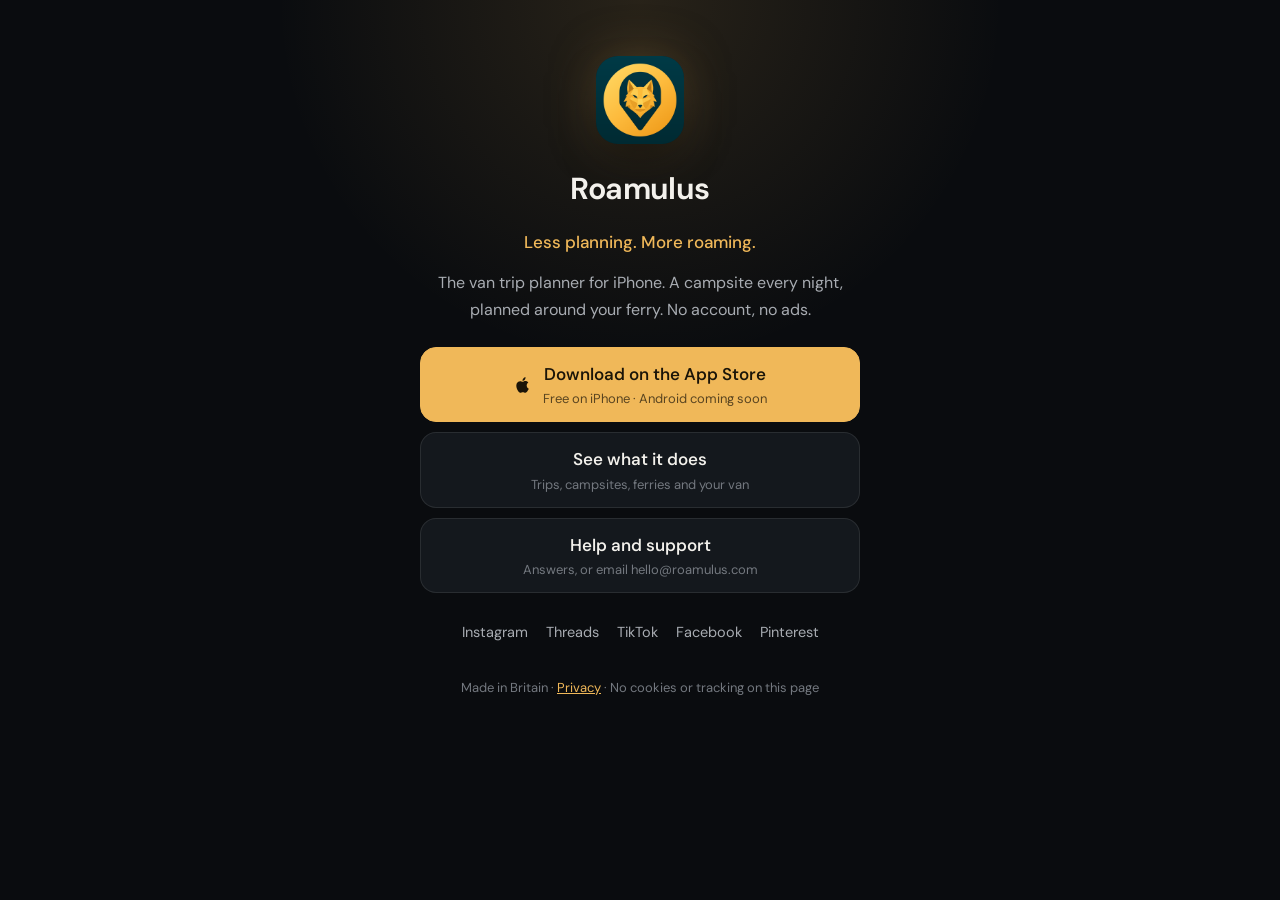
==== links/index.html @ b63002dc "Add social links to every page and a link-in-bio page at /links Co-Authored-By: Claude Opus 5.5 <nor" ====
<!doctype html>
<html lang="en-GB">
<head>
<meta charset="utf-8">
<meta name="viewport" content="width=device-width, initial-scale=1">
<title>Roamulus · Links</title>
<meta name="description" content="Roamulus, the van trip planner for iPhone. Download it, get help, or follow @RoamulusApp.">
<link rel="canonical" href="https://roamulus.com/links/">
<meta name="theme-color" content="#0a0c0f">
<meta property="og:type" content="website">
<meta property="og:title" content="Roamulus · Links">
<meta property="og:description" content="The van trip planner that finds a campsite for every night and works around your ferry.">
<meta property="og:url" content="https://roamulus.com/links/">
<meta property="og:image" content="https://roamulus.com/assets/og.jpg">
<link rel="icon" href="/assets/logo.svg" type="image/svg+xml">
<link rel="icon" href="/assets/favicon-32.png" sizes="32x32" type="image/png">
<link rel="apple-touch-icon" href="/assets/apple-touch-icon.png">
<link rel="stylesheet" href="/style.css">
<style>
.bio{min-height:100vh;display:grid;place-items:start center;padding:56px 20px 40px;background:radial-gradient(520px circle at 50% 0,rgba(240,184,89,.13),transparent 70%)}
.bio-inner{width:min(440px,100%);display:grid;gap:14px;text-align:center}
.bio-icon{justify-self:center;border-radius:22px;box-shadow:0 18px 44px -14px rgba(0,0,0,.8),0 0 56px -14px rgba(240,184,89,.5)}
.bio h1{font-size:1.9rem;letter-spacing:-.02em;font-weight:650;margin-top:6px}
.bio-tag{color:var(--gold);font-weight:500}
.bio-lead{color:var(--text-2);font-size:1rem;margin-bottom:10px}
.bio-list{list-style:none;margin:0;padding:0;display:grid;gap:10px}
.bio-list a{display:flex;align-items:center;justify-content:center;gap:10px;min-height:56px;padding:12px 20px;border-radius:16px;background:var(--surface);border:1px solid var(--line);color:var(--text);font-weight:560;text-decoration:none;transition:border-color .2s,transform .2s}
.bio-list a:hover{border-color:rgba(240,184,89,.5);transform:translateY(-1px)}
.bio-list a.primary{background:var(--gold);border-color:var(--gold);color:var(--gold-ink)}
.bio-list small{display:block;font-weight:400;font-size:13px;color:var(--text-3)}
.bio-list a.primary small{color:rgba(26,20,8,.7)}
.bio-list svg{width:20px;height:20px;flex:none}
.bio-soc{display:flex;flex-wrap:wrap;justify-content:center;gap:8px 18px;margin-top:14px;font-size:14.5px}
.bio-soc a{color:var(--text-2);text-decoration:none}
.bio-soc a:hover{color:var(--gold)}
.bio-note{margin-top:18px;font-size:13px;color:var(--text-3)}
</style>
</head>
<body>
<main id="main" class="bio">
  <div class="bio-inner">
    <img class="bio-icon" src="/assets/icon.png" alt="" width="88" height="88">
    <h1>Roamulus</h1>
    <p class="bio-tag">Less planning. More roaming.</p>
    <p class="bio-lead">The van trip planner for iPhone. A campsite every night, planned around your ferry. No account, no ads.</p>
    <ul class="bio-list">
      <li><a class="primary" href="https://apps.apple.com/gb/app/id6836801511"><svg viewBox="0 0 24 24" aria-hidden="true"><path fill="currentColor" d="M16.4 12.6c0-2.3 1.9-3.4 2-3.5-1.1-1.6-2.8-1.8-3.4-1.8-1.4-.1-2.8.9-3.5.9-.7 0-1.8-.8-3-.8-1.5 0-3 .9-3.8 2.3-1.6 2.8-.4 7 1.2 9.3.8 1.1 1.7 2.4 2.9 2.3 1.2 0 1.6-.7 3-.7s1.8.7 3 .7c1.3 0 2.1-1.1 2.8-2.3.9-1.3 1.3-2.6 1.3-2.6s-2.5-1-2.5-3.8zM14.1 5.7c.6-.8 1.1-1.9 1-3-.9 0-2.1.6-2.7 1.4-.6.7-1.1 1.8-1 2.9 1 .1 2.1-.5 2.7-1.3z"/></svg><span>Download on the App Store<small>Free on iPhone · Android coming soon</small></span></a></li>
      <li><a href="/#features"><span>See what it does<small>Trips, campsites, ferries and your van</small></span></a></li>
      <li><a href="/support/"><span>Help and support<small>Answers, or email hello@roamulus.com</small></span></a></li>
    </ul>
    <nav class="bio-soc" aria-label="Roamulus on social media"><a href="https://www.instagram.com/roamulusapp/" rel="me noopener">Instagram</a><a href="https://www.threads.com/@roamulusapp" rel="me noopener">Threads</a><a href="https://www.tiktok.com/@roamulusapp" rel="me noopener">TikTok</a><a href="https://www.facebook.com/RoamulusApp" rel="me noopener">Facebook</a><a href="https://www.pinterest.com/roamulusapp/" rel="me noopener">Pinterest</a></nav>
    <p class="bio-note">Made in Britain · <a href="/privacy/">Privacy</a> · No cookies or tracking on this page</p>
  </div>
</main>
</body>
</html>
---- style.css ----
/* Roamulus: privacy, support and the holding page. Dark, calm, one accent. */
@font-face{font-family:DM;src:url(/assets/dm.woff2) format('woff2');font-weight:400 700;font-display:swap}
:root{--bg:#0a0c0f;--surface:#14181d;--line:rgba(255,255,255,.09);--text:#f3f1ec;--text-2:#a8acb2;--text-3:#73787f;--gold:#f0b859;--gold-ink:#1a1408;
  --sans:DM,-apple-system,BlinkMacSystemFont,'Helvetica Neue',sans-serif}
*,*::before,*::after{box-sizing:border-box}
html{-webkit-text-size-adjust:100%;scroll-behavior:smooth}
body{margin:0;background:var(--bg);color:var(--text);font:400 17px/1.65 var(--sans);-webkit-font-smoothing:antialiased}
img{display:block;max-width:100%;height:auto}
h1,h2,h3,p{margin:0}
a{color:var(--gold)}
:focus-visible{outline:2px solid var(--gold);outline-offset:3px;border-radius:6px}
.wrap{width:min(1100px,100% - 40px);margin-inline:auto}
.skip{position:fixed;left:16px;top:-60px;z-index:10;padding:10px 16px;border-radius:10px;background:var(--gold);color:var(--gold-ink);font-weight:600}
.skip:focus{top:16px}

.nav{position:sticky;top:0;z-index:5;background:rgba(10,12,15,.8);-webkit-backdrop-filter:saturate(1.5) blur(16px);backdrop-filter:saturate(1.5) blur(16px);border-bottom:1px solid var(--line)}
.nav-inner{display:flex;align-items:center;justify-content:space-between;height:64px}
.logo{display:flex;align-items:center;gap:10px;color:var(--text);font-weight:650;font-size:18px;text-decoration:none}
.logo img{width:30px;height:30px}
.nav nav{display:flex;gap:24px}
.nav nav a{color:var(--text-2);text-decoration:none;font-size:15px}
.nav nav a:hover,.nav nav a[aria-current]{color:var(--text)}

.page-head{padding:72px 0 44px;border-bottom:1px solid var(--line);margin-bottom:44px}
.eyebrow{font-size:13px;font-weight:600;letter-spacing:.08em;text-transform:uppercase;color:var(--gold)}
.page-head h1{font-size:clamp(2.4rem,5vw,3.8rem);line-height:1.05;letter-spacing:-.03em;font-weight:650;margin:14px 0 18px}
.lead{font-size:1.12rem;color:var(--text-2);max-width:62ch}

.doc-grid{display:grid;grid-template-columns:230px minmax(0,1fr);gap:clamp(30px,6vw,80px);align-items:start;padding-bottom:90px}
.topics{position:sticky;top:90px;display:grid;gap:2px}
.topics h2{font-size:12px;font-weight:650;letter-spacing:.08em;text-transform:uppercase;color:var(--text-3);margin-bottom:10px}
.topics a{padding:7px 12px;border-radius:9px;color:var(--text-2);text-decoration:none;font-size:15px}
.topics a:hover{background:var(--surface);color:var(--text)}
.doc{max-width:740px}
.doc section{padding:6px 0 26px;scroll-margin-top:84px}
.doc h2{font-size:1.5rem;line-height:1.25;letter-spacing:-.015em;font-weight:620;margin:20px 0 12px}
.doc p{color:var(--text-2);margin-top:12px}
.doc strong,.doc b{color:var(--text);font-weight:600}
.version{padding:16px 20px;border-radius:14px;background:var(--surface);border:1px solid var(--line)}
.doc details{border-bottom:1px solid var(--line)}
.doc section>details:first-of-type{border-top:1px solid var(--line)}
.doc summary{list-style:none;cursor:pointer;display:flex;align-items:center;gap:12px;padding:16px 0;font-weight:560;font-size:1.05rem}
.doc summary::-webkit-details-marker{display:none}
.doc summary::after{content:"";margin-left:auto;flex:none;width:10px;height:10px;border-right:2px solid var(--text-3);border-bottom:2px solid var(--text-3);transform:rotate(45deg) translateY(-3px);transition:transform .25s}
.doc details[open] summary::after{transform:rotate(-135deg) translateY(-3px)}
.doc details p{margin:0 0 16px;padding-right:30px}
.tag{padding:2px 8px;border-radius:999px;background:rgba(240,184,89,.14);color:var(--gold);font-size:11px;font-weight:700;letter-spacing:.05em}
.contact{margin-top:20px;padding:26px!important;border-radius:20px;background:var(--surface);border:1px solid var(--line)}
.contact h2{margin-top:0}
.btn{display:inline-flex;align-items:center;gap:8px;margin-top:18px;height:46px;padding:0 20px;border-radius:999px;background:var(--gold);color:var(--gold-ink);font-weight:600;text-decoration:none}

.hold{min-height:calc(100vh - 64px - 90px);display:grid;place-items:center;padding:60px 20px;text-align:center;background:radial-gradient(600px circle at 50% 30%,rgba(240,184,89,.1),transparent 70%)}
.hold-inner{display:grid;justify-items:center;gap:16px;max-width:560px}
.hold-icon{border-radius:24px;box-shadow:0 20px 50px -14px rgba(0,0,0,.8),0 0 60px -12px rgba(240,184,89,.45)}
.hold h1{font-size:clamp(2.6rem,7vw,4rem);letter-spacing:-.035em;font-weight:650;margin-top:8px}
.hold-tag{font-size:1.25rem;color:var(--gold);font-weight:500}
.hold .lead{margin:0 auto}
.hold-soon{margin-top:8px;padding:8px 16px;border-radius:999px;border:1px solid var(--line);color:var(--text-2);font-size:14.5px}
.hold-links{display:flex;flex-wrap:wrap;justify-content:center;gap:10px 22px;margin-top:6px;font-size:15px}
.hold-links a{color:var(--text-2)}

.footer{border-top:1px solid var(--line);padding:30px 0;font-size:14px;color:var(--text-3)}
.footer-row{display:flex;flex-wrap:wrap;justify-content:space-between;gap:12px 24px}
.footer nav{display:flex;flex-wrap:wrap;gap:18px}
.footer a{color:var(--text-2);text-decoration:none}
.footer a:hover{color:var(--text)}

@media (max-width:820px){
  .doc-grid{grid-template-columns:1fr}
  .topics{position:static;display:flex;flex-wrap:wrap;gap:6px}
  .topics h2{width:100%}
  .topics a{border:1px solid var(--line)}
  .page-head{padding-top:48px}
}

.social{display:flex;flex-wrap:wrap;align-items:center;gap:8px 18px;margin-top:16px;font-size:14px}
.social span{color:var(--text-3)}
.social a{color:var(--text-2);text-decoration:none}
.social a:hover{color:var(--gold)}
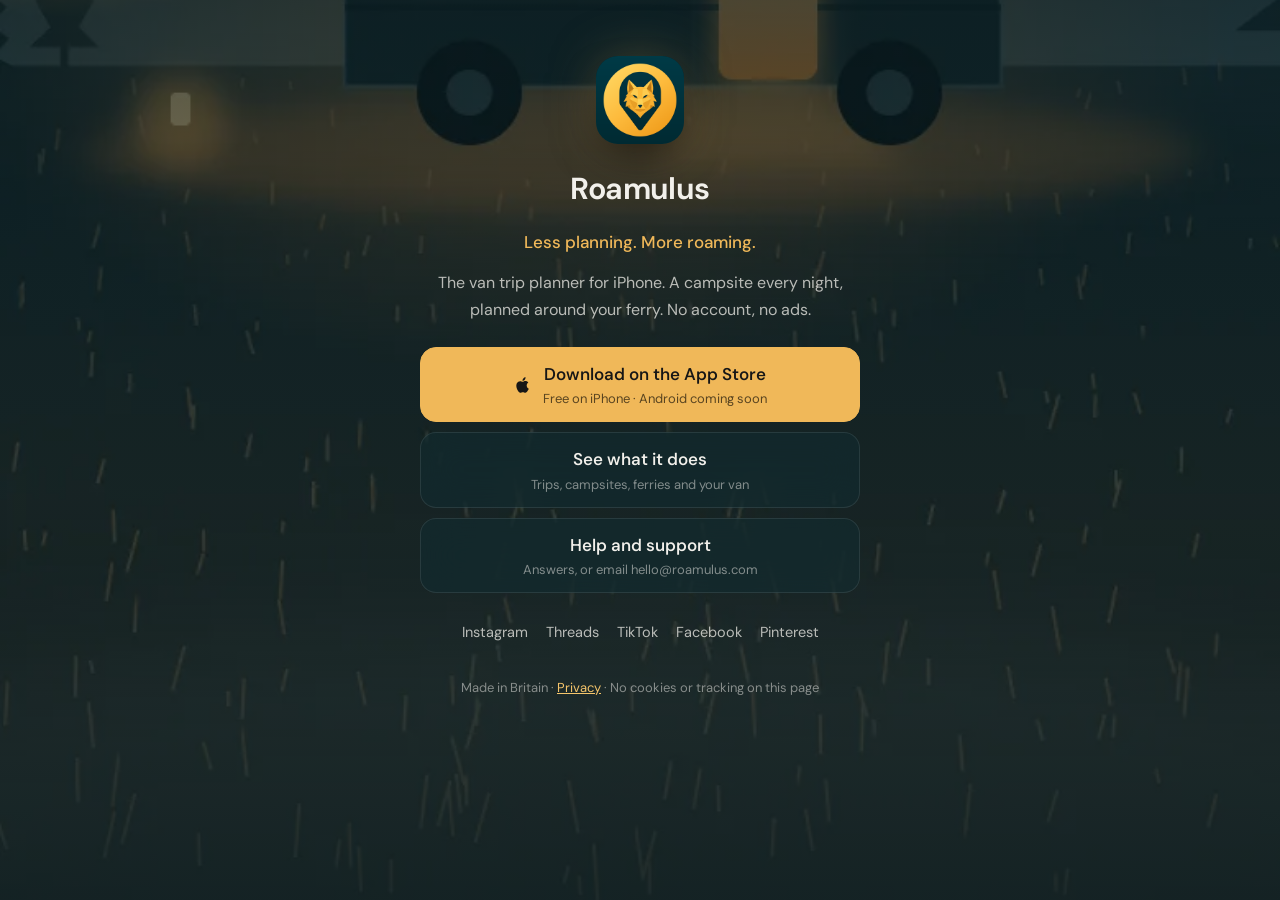
==== commit fbc97c46: "Redesign in the app's misty-glass look, with 1.1 screenshots and five campervan guides Co-Authored-B" ====
--- a/links/index.html
+++ b/links/index.html
@@ -6,7 +6,7 @@
 <title>Roamulus · Links</title>
 <meta name="description" content="Roamulus, the van trip planner for iPhone. Download it, get help, or follow @RoamulusApp.">
 <link rel="canonical" href="https://roamulus.com/links/">
-<meta name="theme-color" content="#0a0c0f">
+<meta name="theme-color" content="#0c1e22">
 <meta property="og:type" content="website">
 <meta property="og:title" content="Roamulus · Links">
 <meta property="og:description" content="The van trip planner that finds a campsite for every night and works around your ferry.">
@@ -17,14 +17,14 @@
 <link rel="apple-touch-icon" href="/assets/apple-touch-icon.png">
 <link rel="stylesheet" href="/style.css">
 <style>
-.bio{min-height:100vh;display:grid;place-items:start center;padding:56px 20px 40px;background:radial-gradient(520px circle at 50% 0,rgba(240,184,89,.13),transparent 70%)}
+.bio{min-height:100vh;display:grid;place-items:start center;padding:56px 20px 40px;background:linear-gradient(180deg,rgba(8,26,31,.72),rgba(8,26,31,.35) 55%,rgba(8,26,31,.75)),url(/assets/scene/camp-tall.webp) 50% 100%/cover no-repeat fixed,var(--bg)}
 .bio-inner{width:min(440px,100%);display:grid;gap:14px;text-align:center}
 .bio-icon{justify-self:center;border-radius:22px;box-shadow:0 18px 44px -14px rgba(0,0,0,.8),0 0 56px -14px rgba(240,184,89,.5)}
 .bio h1{font-size:1.9rem;letter-spacing:-.02em;font-weight:650;margin-top:6px}
 .bio-tag{color:var(--gold);font-weight:500}
 .bio-lead{color:var(--text-2);font-size:1rem;margin-bottom:10px}
 .bio-list{list-style:none;margin:0;padding:0;display:grid;gap:10px}
-.bio-list a{display:flex;align-items:center;justify-content:center;gap:10px;min-height:56px;padding:12px 20px;border-radius:16px;background:var(--surface);border:1px solid var(--line);color:var(--text);font-weight:560;text-decoration:none;transition:border-color .2s,transform .2s}
+.bio-list a{-webkit-backdrop-filter:blur(18px);backdrop-filter:blur(18px);display:flex;align-items:center;justify-content:center;gap:10px;min-height:56px;padding:12px 20px;border-radius:16px;background:var(--surface);border:1px solid var(--line);color:var(--text);font-weight:560;text-decoration:none;transition:border-color .2s,transform .2s}
 .bio-list a:hover{border-color:rgba(240,184,89,.5);transform:translateY(-1px)}
 .bio-list a.primary{background:var(--gold);border-color:var(--gold);color:var(--gold-ink)}
 .bio-list small{display:block;font-weight:400;font-size:13px;color:var(--text-3)}
--- a/style.css
+++ b/style.css
@@ -1,79 +1,140 @@
-/* Roamulus: privacy, support and the holding page. Dark, calm, one accent. */
-@font-face{font-family:DM;src:url(/assets/dm.woff2) format('woff2');font-weight:400 700;font-display:swap}
-:root{--bg:#0a0c0f;--surface:#14181d;--line:rgba(255,255,255,.09);--text:#f3f1ec;--text-2:#a8acb2;--text-3:#73787f;--gold:#f0b859;--gold-ink:#1a1408;
-  --sans:DM,-apple-system,BlinkMacSystemFont,'Helvetica Neue',sans-serif}
+/* Roamulus: support, privacy, terms, guides, links and 404. Misty glass, to match the home page. */
+@font-face{font-family:DM;src:url(/assets/dm.woff2) format('woff2');font-weight:100 900;font-display:swap}
+:root{--bg:#0c1e22;--bg-2:#10272c;--deep:#081619;--surface:rgba(18,44,50,.55);--glass-line:rgba(255,255,255,.14);--line:rgba(255,255,255,.09);
+  --text:#f2f0eb;--text-2:rgba(242,240,235,.74);--text-3:rgba(242,240,235,.5);--gold:#f0b859;--gold-2:#f5c56b;--gold-ink:#161616;
+  --sans:DM,-apple-system,BlinkMacSystemFont,'SF Pro Display','Helvetica Neue',sans-serif}
 *,*::before,*::after{box-sizing:border-box}
-html{-webkit-text-size-adjust:100%;scroll-behavior:smooth}
+html{-webkit-text-size-adjust:100%;scroll-behavior:smooth;background:var(--deep)}
 body{margin:0;background:var(--bg);color:var(--text);font:400 17px/1.65 var(--sans);-webkit-font-smoothing:antialiased}
 img{display:block;max-width:100%;height:auto}
 h1,h2,h3,p{margin:0}
-a{color:var(--gold)}
+a{color:var(--gold-2)}
 :focus-visible{outline:2px solid var(--gold);outline-offset:3px;border-radius:6px}
 .wrap{width:min(1100px,100% - 40px);margin-inline:auto}
 .skip{position:fixed;left:16px;top:-60px;z-index:10;padding:10px 16px;border-radius:10px;background:var(--gold);color:var(--gold-ink);font-weight:600}
 .skip:focus{top:16px}
+.glass,.contact,.version,.topics,.doc-card{background:var(--surface);border:1px solid var(--glass-line);-webkit-backdrop-filter:blur(22px) saturate(1.25);backdrop-filter:blur(22px) saturate(1.25)}
 
-.nav{position:sticky;top:0;z-index:5;background:rgba(10,12,15,.8);-webkit-backdrop-filter:saturate(1.5) blur(16px);backdrop-filter:saturate(1.5) blur(16px);border-bottom:1px solid var(--line)}
-.nav-inner{display:flex;align-items:center;justify-content:space-between;height:64px}
-.logo{display:flex;align-items:center;gap:10px;color:var(--text);font-weight:650;font-size:18px;text-decoration:none}
+.nav{position:sticky;top:0;z-index:5;background:rgba(10,28,32,.66);-webkit-backdrop-filter:saturate(1.4) blur(20px);backdrop-filter:saturate(1.4) blur(20px);border-bottom:1px solid var(--line)}
+.nav-inner{display:flex;align-items:center;justify-content:space-between;height:66px}
+.logo{display:flex;align-items:center;gap:10px;color:var(--text);font-weight:500;font-size:18px;text-decoration:none}
 .logo img{width:30px;height:30px}
 .nav nav{display:flex;gap:24px}
 .nav nav a{color:var(--text-2);text-decoration:none;font-size:15px}
 .nav nav a:hover,.nav nav a[aria-current]{color:var(--text)}
 
-.page-head{padding:72px 0 44px;border-bottom:1px solid var(--line);margin-bottom:44px}
-.eyebrow{font-size:13px;font-weight:600;letter-spacing:.08em;text-transform:uppercase;color:var(--gold)}
-.page-head h1{font-size:clamp(2.4rem,5vw,3.8rem);line-height:1.05;letter-spacing:-.03em;font-weight:650;margin:14px 0 18px}
+/* page header sits in a misty scene */
+.page-head{position:relative;overflow:hidden;padding:84px 0 56px;margin-bottom:44px;background:var(--bg-2) url(/assets/scene/forest.webp) 50% 78%/cover no-repeat}
+.page-head::before{content:"";position:absolute;inset:0;background:linear-gradient(180deg,rgba(8,26,31,.5),rgba(8,26,31,.3) 50%,var(--bg) 100%)}
+.page-head .wrap{position:relative}
+.eyebrow{font-size:12.5px;font-weight:600;letter-spacing:.1em;text-transform:uppercase;color:var(--gold-2)}
+.page-head h1{font-size:clamp(2.5rem,5.4vw,4.2rem);line-height:1.02;letter-spacing:-.035em;font-weight:300;margin:14px 0 18px}
+.fade{color:var(--text-3)}
 .lead{font-size:1.12rem;color:var(--text-2);max-width:62ch}
+.page-head .lead{color:rgba(242,240,235,.88)}
 
-.doc-grid{display:grid;grid-template-columns:230px minmax(0,1fr);gap:clamp(30px,6vw,80px);align-items:start;padding-bottom:90px}
-.topics{position:sticky;top:90px;display:grid;gap:2px}
-.topics h2{font-size:12px;font-weight:650;letter-spacing:.08em;text-transform:uppercase;color:var(--text-3);margin-bottom:10px}
-.topics a{padding:7px 12px;border-radius:9px;color:var(--text-2);text-decoration:none;font-size:15px}
-.topics a:hover{background:var(--surface);color:var(--text)}
+.doc-grid{display:grid;grid-template-columns:240px minmax(0,1fr);gap:clamp(30px,6vw,80px);align-items:start;padding-bottom:90px}
+.topics{position:sticky;top:90px;display:grid;gap:2px;padding:16px;border-radius:22px}
+.topics h2{font-size:12px;font-weight:650;letter-spacing:.08em;text-transform:uppercase;color:var(--text-3);margin:2px 12px 10px}
+.topics a{padding:7px 12px;border-radius:10px;color:var(--text-2);text-decoration:none;font-size:15px}
+.topics a:hover{background:rgba(255,255,255,.07);color:var(--text)}
 .doc{max-width:740px}
 .doc section{padding:6px 0 26px;scroll-margin-top:84px}
-.doc h2{font-size:1.5rem;line-height:1.25;letter-spacing:-.015em;font-weight:620;margin:20px 0 12px}
-.doc p{color:var(--text-2);margin-top:12px}
+.doc h2{font-size:1.6rem;line-height:1.2;letter-spacing:-.02em;font-weight:400;margin:20px 0 12px}
+.doc h3{font-size:1.1rem;font-weight:500;margin:18px 0 6px}
+.doc p,.doc li{color:var(--text-2)}
+.doc p{margin-top:12px}
 .doc strong,.doc b{color:var(--text);font-weight:600}
-.version{padding:16px 20px;border-radius:14px;background:var(--surface);border:1px solid var(--line)}
+.version{padding:16px 20px;border-radius:16px}
 .doc details{border-bottom:1px solid var(--line)}
 .doc section>details:first-of-type{border-top:1px solid var(--line)}
-.doc summary{list-style:none;cursor:pointer;display:flex;align-items:center;gap:12px;padding:16px 0;font-weight:560;font-size:1.05rem}
+.doc summary{list-style:none;cursor:pointer;display:flex;align-items:center;gap:12px;padding:16px 0;font-weight:500;font-size:1.05rem}
 .doc summary::-webkit-details-marker{display:none}
 .doc summary::after{content:"";margin-left:auto;flex:none;width:10px;height:10px;border-right:2px solid var(--text-3);border-bottom:2px solid var(--text-3);transform:rotate(45deg) translateY(-3px);transition:transform .25s}
 .doc details[open] summary::after{transform:rotate(-135deg) translateY(-3px)}
 .doc details p{margin:0 0 16px;padding-right:30px}
-.tag{padding:2px 8px;border-radius:999px;background:rgba(240,184,89,.14);color:var(--gold);font-size:11px;font-weight:700;letter-spacing:.05em}
-.contact{margin-top:20px;padding:26px!important;border-radius:20px;background:var(--surface);border:1px solid var(--line)}
+.tag{padding:2px 8px;border-radius:999px;background:rgba(240,184,89,.16);color:var(--gold-2);font-size:11px;font-weight:700;letter-spacing:.05em}
+.contact{margin-top:20px;padding:26px!important;border-radius:24px}
 .contact h2{margin-top:0}
-.btn{display:inline-flex;align-items:center;gap:8px;margin-top:18px;height:46px;padding:0 20px;border-radius:999px;background:var(--gold);color:var(--gold-ink);font-weight:600;text-decoration:none}
+.btn{display:inline-flex;align-items:center;justify-content:center;gap:8px;margin-top:18px;height:50px;padding:0 22px;border-radius:16px;border:0;cursor:pointer;background:var(--gold);color:var(--gold-ink);font:600 16px var(--sans);text-decoration:none;box-shadow:0 10px 26px rgba(240,184,89,.25),inset 0 1px 0 rgba(255,255,255,.45)}
+.btn:hover{background:var(--gold-2)}
+.btn-quiet{background:rgba(255,255,255,.08);color:var(--text);box-shadow:none;border:1px solid var(--glass-line)}
+.btn-quiet:hover{background:rgba(255,255,255,.13)}
+.btn svg{width:18px;height:18px}
 
-.hold{min-height:calc(100vh - 64px - 90px);display:grid;place-items:center;padding:60px 20px;text-align:center;background:radial-gradient(600px circle at 50% 30%,rgba(240,184,89,.1),transparent 70%)}
-.hold-inner{display:grid;justify-items:center;gap:16px;max-width:560px}
+/* 404 */
+.hold{position:relative;min-height:calc(100vh - 66px - 90px);display:grid;place-items:center;padding:60px 20px;text-align:center;overflow:hidden;background:var(--bg-2) url(/assets/scene/camp-wide.webp) 50% 100%/cover no-repeat}
+.hold::before{content:"";position:absolute;inset:0;background:linear-gradient(180deg,rgba(8,26,31,.65),rgba(8,26,31,.35) 60%,rgba(8,26,31,.6))}
+.hold-inner{position:relative;display:grid;justify-items:center;gap:16px;max-width:560px}
 .hold-icon{border-radius:24px;box-shadow:0 20px 50px -14px rgba(0,0,0,.8),0 0 60px -12px rgba(240,184,89,.45)}
-.hold h1{font-size:clamp(2.6rem,7vw,4rem);letter-spacing:-.035em;font-weight:650;margin-top:8px}
-.hold-tag{font-size:1.25rem;color:var(--gold);font-weight:500}
-.hold .lead{margin:0 auto}
-.hold-soon{margin-top:8px;padding:8px 16px;border-radius:999px;border:1px solid var(--line);color:var(--text-2);font-size:14.5px}
-.hold-links{display:flex;flex-wrap:wrap;justify-content:center;gap:10px 22px;margin-top:6px;font-size:15px}
-.hold-links a{color:var(--text-2)}
+.hold h1{font-size:clamp(2.6rem,7vw,4.4rem);letter-spacing:-.04em;font-weight:300;margin-top:8px}
+.hold .lead{margin:0 auto;color:rgba(242,240,235,.9)}
 
-.footer{border-top:1px solid var(--line);padding:30px 0;font-size:14px;color:var(--text-3)}
+/* guides */
+.crumbs{font-size:14px;color:var(--text-3);margin-bottom:22px}
+.crumbs a{color:var(--text-2);text-decoration:none}
+.guide{display:grid;grid-template-columns:minmax(0,1fr) 300px;gap:clamp(30px,6vw,70px);align-items:start;padding-bottom:90px}
+.guide article{max-width:720px}
+.guide article>h2{font-size:1.65rem;line-height:1.2;letter-spacing:-.02em;font-weight:400;margin:38px 0 10px}
+.guide article p,.guide article li{color:var(--text-2)}
+.guide article p{margin-top:12px}
+.guide article ul,.guide article ol{padding-left:1.2em;display:grid;gap:8px;margin:14px 0 0}
+.guide article li::marker{color:var(--gold-2)}
+.guide article b,.guide article strong{color:var(--text);font-weight:600}
+.guide-note{margin-top:22px!important;padding:16px 20px;border-radius:16px;background:rgba(240,184,89,.08);border:1px solid rgba(240,184,89,.22);color:var(--text)!important;font-size:15.5px}
+.guide-table{width:100%;border-collapse:collapse;margin-top:16px;font-size:15.5px;border-radius:16px;overflow:hidden;background:var(--surface);border:1px solid var(--glass-line)}
+.guide-table th,.guide-table td{padding:12px 14px;text-align:left;border-bottom:1px solid var(--line)}
+.guide-table th{color:var(--text-3);font-weight:600;font-size:13px;letter-spacing:.04em;text-transform:uppercase}
+.guide-table td{color:var(--text-2)}
+.guide-table tr:last-child td{border-bottom:0}
+.guide-sources a{color:var(--gold-2)}
+.guide-side{position:sticky;top:90px;display:grid;gap:14px}
+.guide-cta{padding:24px;border-radius:24px}
+.guide-cta img{width:56px;height:56px;border-radius:14px;margin-bottom:14px}
+.guide-cta h2{font-size:1.25rem;font-weight:500;letter-spacing:-.01em}
+.guide-cta p{margin-top:8px;color:var(--text-2);font-size:15px}
+.guide-cta .btn{width:100%}
+.guide-more{padding:20px 24px;border-radius:24px;font-size:15px}
+.guide-more h2{font-size:12px;font-weight:650;letter-spacing:.08em;text-transform:uppercase;color:var(--text-3);margin-bottom:8px}
+.guide-more a{display:block;padding:5px 0;color:var(--text-2);text-decoration:none}
+.guide-more a:hover{color:var(--text)}
+.packing-list{display:grid;grid-template-columns:1fr 1fr;gap:14px;margin-top:20px}
+.packing-list fieldset{margin:0;padding:18px 20px;border-radius:20px;background:var(--surface);border:1px solid var(--glass-line);display:grid;gap:8px}
+.packing-list legend{padding:0 6px;font-weight:600;color:var(--gold-2);font-size:14px;letter-spacing:.04em}
+.packing-list label{display:flex;gap:10px;align-items:flex-start;color:var(--text-2);font-size:15.5px;cursor:pointer}
+.packing-list input{accent-color:var(--gold);width:18px;height:18px;margin-top:3px;flex:none}
+.fuel-calc{display:grid;gap:14px;margin-top:22px;padding:24px;border-radius:24px;background:var(--surface);border:1px solid var(--glass-line);max-width:520px}
+.fuel-calc label{display:grid;gap:6px;font-size:14px;color:var(--text-2);font-weight:500}
+.fuel-calc input{height:48px;padding:0 14px;border-radius:14px;border:1px solid var(--glass-line);background:rgba(0,0,0,.22);color:var(--text);font:400 17px var(--sans)}
+.fuel-calc input:focus{outline:2px solid var(--gold);outline-offset:1px}
+.fuel-calc .btn{margin-top:6px}
+.fuel-calc output{font-size:1.3rem;font-weight:300;letter-spacing:-.01em;color:var(--text)}
+
+.footer{border-top:1px solid var(--line);padding:30px 0;font-size:14px;color:var(--text-3);background:var(--deep)}
 .footer-row{display:flex;flex-wrap:wrap;justify-content:space-between;gap:12px 24px}
 .footer nav{display:flex;flex-wrap:wrap;gap:18px}
 .footer a{color:var(--text-2);text-decoration:none}
 .footer a:hover{color:var(--text)}
+.social{display:flex;flex-wrap:wrap;align-items:center;gap:8px 18px;margin-top:16px;font-size:14px}
+.social span{color:var(--text-3)}
+.social a{color:var(--text-2);text-decoration:none}
+.social a:hover{color:var(--gold-2)}
 
-@media (max-width:820px){
-  .doc-grid{grid-template-columns:1fr}
+@media (max-width:860px){
+  .doc-grid,.guide{grid-template-columns:1fr}
   .topics{position:static;display:flex;flex-wrap:wrap;gap:6px}
   .topics h2{width:100%}
   .topics a{border:1px solid var(--line)}
-  .page-head{padding-top:48px}
+  .guide-side{position:static}
+  .page-head{padding-top:56px}
 }
-
-.social{display:flex;flex-wrap:wrap;align-items:center;gap:8px 18px;margin-top:16px;font-size:14px}
-.social span{color:var(--text-3)}
-.social a{color:var(--text-2);text-decoration:none}
-.social a:hover{color:var(--gold)}
+@media (max-width:560px){
+  .packing-list{grid-template-columns:1fr}
+  .nav nav{gap:16px}
+}
+@media print{
+  :root{--text:#111;--text-2:#222;--text-3:#555}
+  body,html,.page-head{background:#fff}
+  .page-head::before,.nav,.footer,.guide-side,.guide-print,.skip{display:none}
+  .packing-list fieldset{background:none;border-color:#999}
+}
